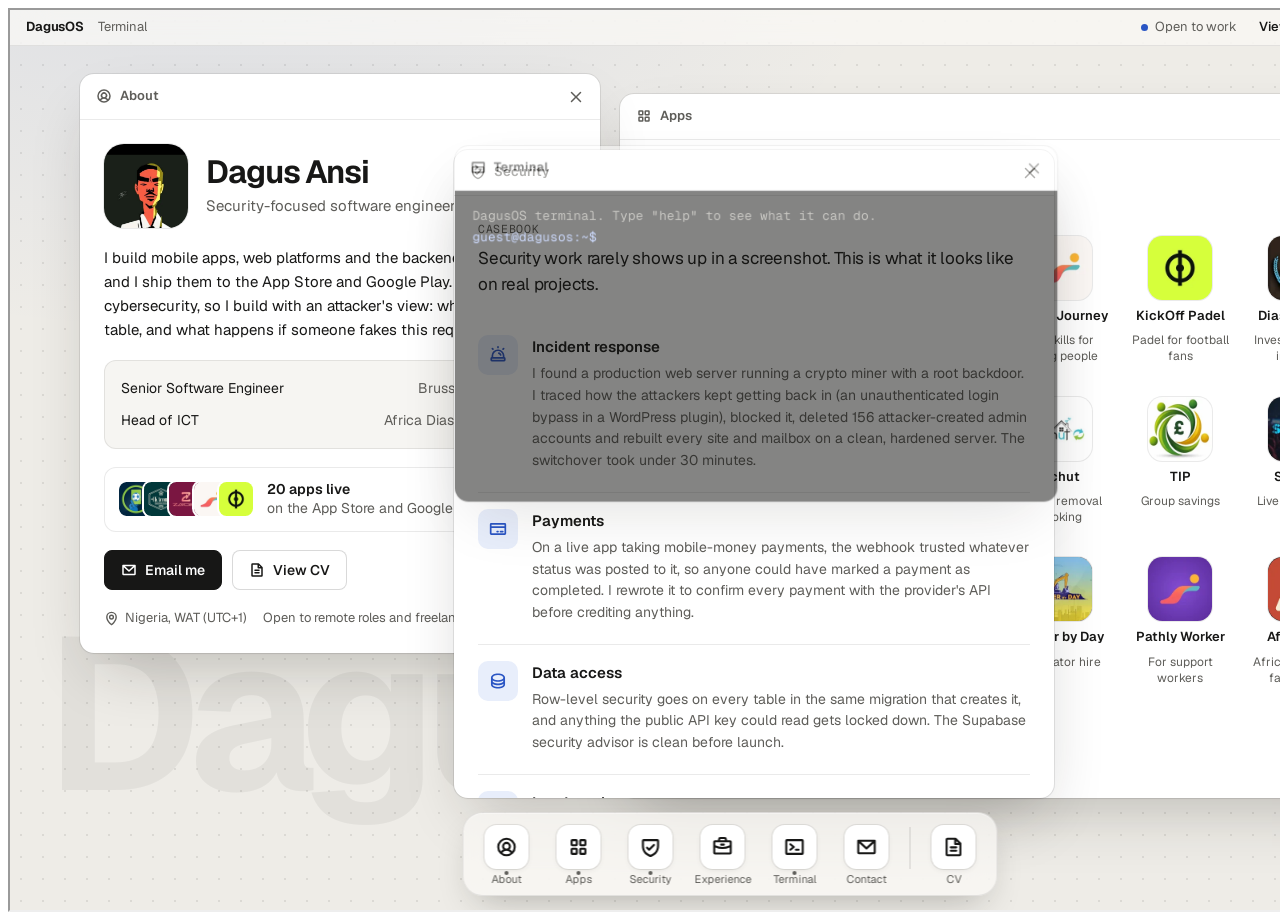
==== _test.html @ 39df4cca "Rebuild portfolio as DagusOS: desktop OS on laptops, home screen on phones, printable CV page - Abou" ====
<!doctype html>
<meta charset="utf-8">
<title>running</title>
<body>
<iframe id="f" src="./" width="1440" height="900"></iframe>
<script type="module">
  import { APPS } from "./assets/data.js";
  const wait = (ms) => new Promise((r) => setTimeout(r, ms));
  const f = document.getElementById("f");
  const log = [];
  const ok = (name, cond) => log.push(`${cond ? "PASS" : "FAIL"} ${name}`);
  await new Promise((r) => (f.onload = r));
  await wait(800);
  const w = f.contentWindow, d = f.contentDocument;
  const vis = (id) => !d.getElementById(`win-${id}`).hidden;

  ok("About and Apps open on first paint", vis("about") && vis("apps"));
  ok("address bar untouched on first paint", w.location.hash === "");
  ok("20 apps in the Apps window", d.querySelectorAll("#win-apps [data-app]").length === 20);

  d.querySelector('[data-dock="security"]').click(); await wait(400);
  ok("dock opens Security", vis("security"));
  ok("address bar follows (#security)", w.location.hash === "#security");
  ok("dock shows open state", d.querySelector('[data-dock="security"]').classList.contains("is-open"));

  d.querySelector('[data-dock="terminal"]').click(); await wait(400);
  const inp = d.getElementById("term-input");
  inp.value = "help"; inp.form.requestSubmit(); await wait(50);
  ok("terminal help prints commands", d.querySelector(".term-out").textContent.includes("list shipped apps"));
  inp.value = "open var66"; inp.form.requestSubmit(); await wait(400);
  ok("terminal 'open var66' shows the VAR66 page", d.querySelector("#win-apps .detail-name")?.textContent === "VAR66");
  ok("address bar shows #app/var66", w.location.hash === "#app/var66");
  inp.value = "nonsense"; inp.form.requestSubmit(); await wait(50);
  ok("unknown command handled", d.querySelector(".term-out").textContent.includes("command not found: nonsense"));

  w.dispatchEvent(new KeyboardEvent("keydown", { key: "Escape" })); await wait(50);
  ok("Esc closes the top window (Apps)", !vis("apps"));

  const before = d.documentElement.dataset.theme;
  d.getElementById("theme-toggle").click();
  ok("theme toggles", d.documentElement.dataset.theme !== before);
  d.getElementById("theme-toggle").click();

  d.querySelector('[data-dock="apps"]').click(); await wait(400);
  ok("dock Apps resets to the grid", d.querySelectorAll("#win-apps [data-app]").length === 20);
  d.querySelector('#win-apps [data-tab="web"]').click(); await wait(50);
  ok("Websites tab shows 4 sites", d.querySelectorAll("#win-apps .site-card").length === 4);
  ok("address bar shows #apps/websites", w.location.hash === "#apps/websites");

  d.querySelector("#win-security .win-close").click(); await wait(50);
  ok("close button closes Security", !vis("security"));

  d.querySelector('[data-dock="experience"]').click(); await wait(50);
  ok("Experience lists certificates", d.querySelectorAll("#win-experience .xp-row").length >= 5);

  w.location.hash = "#contact"; await wait(400);
  ok("deep link #contact opens Contact", vis("contact"));

  const urls = APPS.flatMap((a) => [`assets/apps/${a.id}.webp`, ...[1, 2, 3].map((n) => `assets/shots/${a.id}-${n}.webp`)])
    .concat(["assets/web/pbtc.webp", "assets/web/manyrooms.webp", "assets/web/salabed.webp", "assets/web/kickoffweb.webp",
             "assets/me.webp", "assets/icons.svg", "assets/favicon.svg", "assets/fonts/geist.woff2", "assets/fonts/geist-mono.woff2", "cv.html"]);
  const missing = [];
  for (const u of urls) if (!(await fetch(u, { method: "HEAD" })).ok) missing.push(u);
  ok(`all ${urls.length} assets load${missing.length ? ": missing " + missing.join(", ") : ""}`, !missing.length);

  document.title = log.every((l) => l.startsWith("PASS")) ? "ALL PASS" : "FAILURES";
  document.body.insertAdjacentHTML("beforeend", `<pre id="out">${log.join("\n")}</pre>`);
</script>
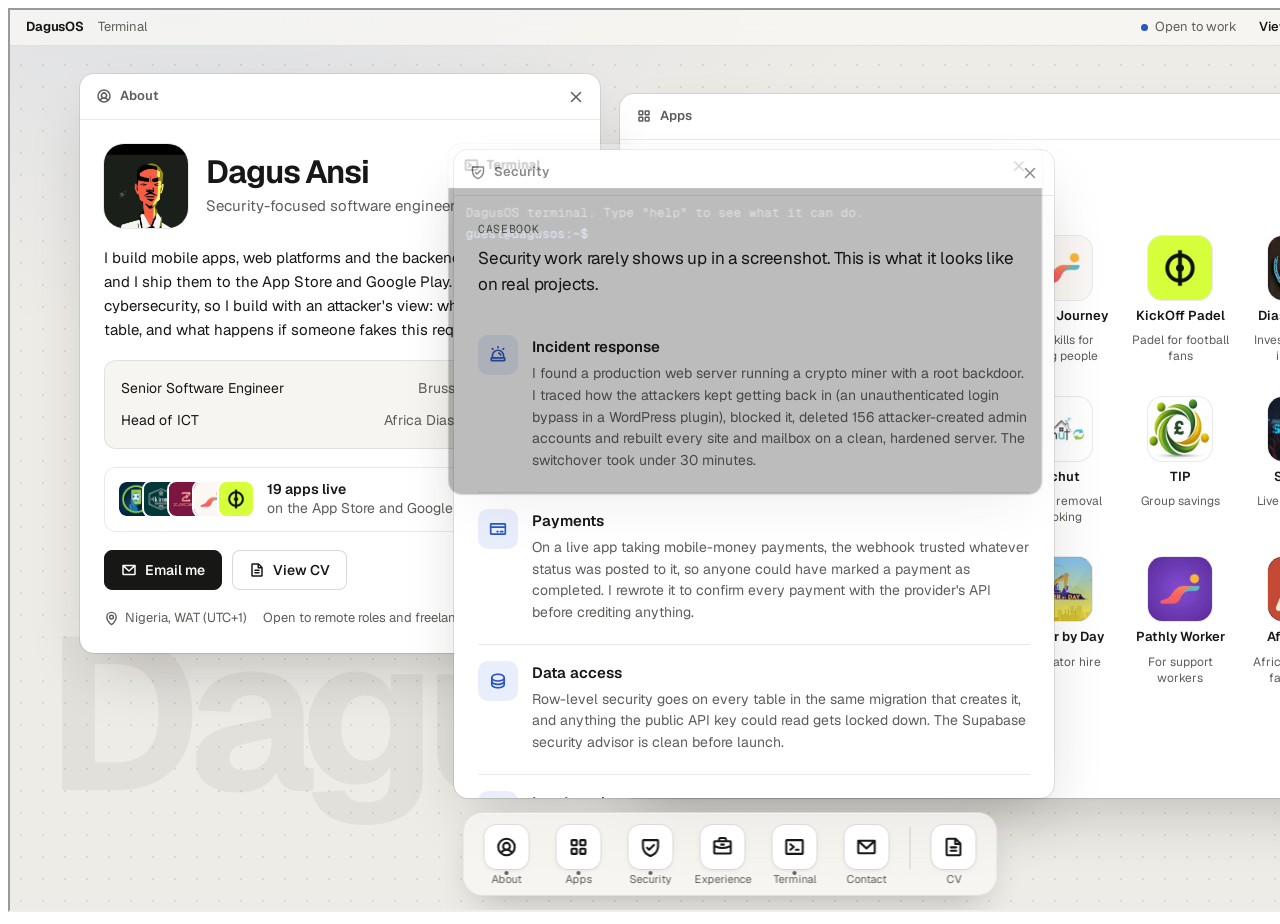
==== commit fe8f85c4: "Remove GatePass (not mine), 19 apps" ====
--- a/_test.html
+++ b/_test.html
@@ -16,7 +16,7 @@
 
   ok("About and Apps open on first paint", vis("about") && vis("apps"));
   ok("address bar untouched on first paint", w.location.hash === "");
-  ok("20 apps in the Apps window", d.querySelectorAll("#win-apps [data-app]").length === 20);
+  ok(`${APPS.length} apps in the Apps window`, d.querySelectorAll("#win-apps [data-app]").length === APPS.length);
 
   d.querySelector('[data-dock="security"]').click(); await wait(400);
   ok("dock opens Security", vis("security"));
@@ -42,7 +42,7 @@
   d.getElementById("theme-toggle").click();
 
   d.querySelector('[data-dock="apps"]').click(); await wait(400);
-  ok("dock Apps resets to the grid", d.querySelectorAll("#win-apps [data-app]").length === 20);
+  ok("dock Apps resets to the grid", d.querySelectorAll("#win-apps [data-app]").length === APPS.length);
   d.querySelector('#win-apps [data-tab="web"]').click(); await wait(50);
   ok("Websites tab shows 4 sites", d.querySelectorAll("#win-apps .site-card").length === 4);
   ok("address bar shows #apps/websites", w.location.hash === "#apps/websites");
